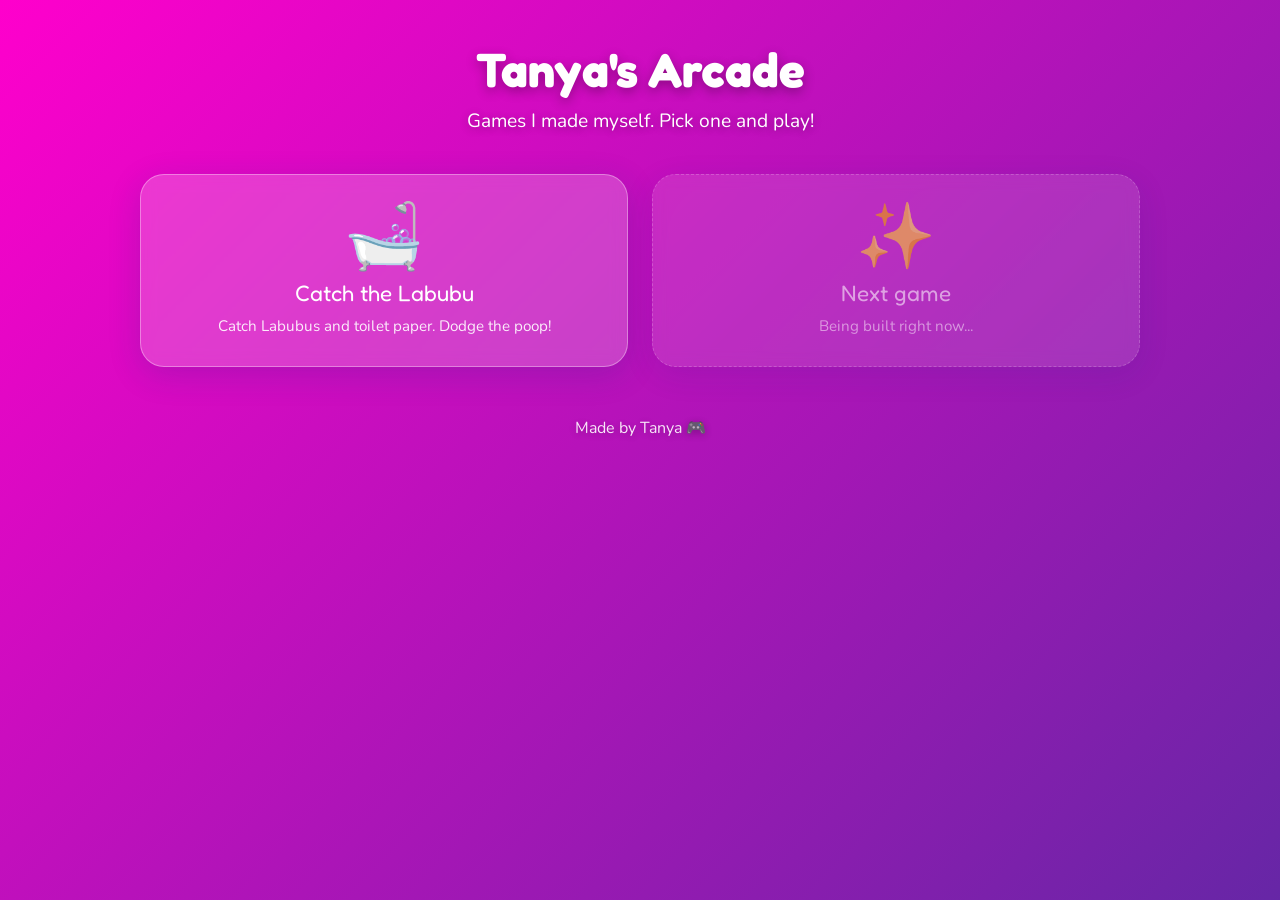
==== index.html @ ae8f84ed "Add arcade homepage and Catch the Labubu First version of Tanya's Arcade. The homepage lists every g" ====
<!DOCTYPE html>
<html lang="en">
<head>
    <meta charset="UTF-8">
    <meta name="viewport" content="width=device-width, initial-scale=1.0">
    <title>Tanya's Arcade</title>
    <link rel="stylesheet" href="style.css">
    <link href="https://fonts.googleapis.com/css2?family=Fredoka+One&family=Nunito:wght@700&display=swap" rel="stylesheet">
</head>
<body>

    <header>
        <h1>Tanya's Arcade</h1>
        <p class="tagline">Games I made myself. Pick one and play!</p>
    </header>

    <main class="game-grid">

        <!-- ============================================================
             TO ADD A NEW GAME: copy one whole <a> block below, paste it
             underneath, then change three things:
               1. the href, to your new game's folder
               2. the emoji
               3. the title and the description
             ============================================================ -->

        <a class="game-card" href="games/LabubuCatch/">
            <span class="game-emoji">🛁</span>
            <span class="game-title">Catch the Labubu</span>
            <span class="game-blurb">Catch Labubus and toilet paper. Dodge the poop!</span>
        </a>

        <div class="game-card coming-soon">
            <span class="game-emoji">✨</span>
            <span class="game-title">Next game</span>
            <span class="game-blurb">Being built right now...</span>
        </div>

    </main>

    <footer>
        <p>Made by Tanya 🎮</p>
    </footer>

</body>
</html>
---- style.css ----
/* Tanya's Arcade homepage.
   The colors and fonts here match Catch the Labubu on purpose, so the
   whole site feels like one place instead of separate pages. */

* {
    box-sizing: border-box;
    margin: 0;
    padding: 0;
}

body {
    font-family: 'Nunito', sans-serif;
    /* Same rainbow as the game. It is bigger than the screen (400%) and
       slides around, which is what makes the colors look like they move. */
    background: linear-gradient(135deg, #ff00cc, #333399, #00d2ff, #f953c6);
    background-size: 400% 400%;
    animation: rainbowBg 8s ease infinite;
    min-height: 100vh;
    padding: 40px 20px;
    display: flex;
    flex-direction: column;
    align-items: center;
}

@keyframes rainbowBg {
    0%   { background-position: 0% 50%; }
    50%  { background-position: 100% 50%; }
    100% { background-position: 0% 50%; }
}

header {
    text-align: center;
    margin-bottom: 40px;
    color: white;
}

h1 {
    font-family: 'Fredoka One', cursive;
    font-size: 3rem;
    /* The shadow keeps white text readable no matter which rainbow color
       is behind it at the moment. */
    text-shadow: 0 4px 12px rgba(0, 0, 0, 0.3);
}

.tagline {
    font-size: 1.2rem;
    margin-top: 10px;
    text-shadow: 0 2px 8px rgba(0, 0, 0, 0.3);
}

/* The grid figures out how many cards fit per row by itself. On a phone
   that is one, on a laptop it is three or four. No extra code needed. */
.game-grid {
    display: grid;
    grid-template-columns: repeat(auto-fit, minmax(240px, 1fr));
    gap: 24px;
    width: 100%;
    max-width: 1000px;
}

.game-card {
    /* The frosted glass look: a see-through white layer, plus a blur of
       whatever is behind it. */
    background: rgba(255, 255, 255, 0.2);
    backdrop-filter: blur(8px);
    -webkit-backdrop-filter: blur(8px);
    border: 1px solid rgba(255, 255, 255, 0.35);
    box-shadow: 0 8px 32px rgba(31, 38, 135, 0.2);
    border-radius: 24px;
    padding: 30px 24px;

    display: flex;
    flex-direction: column;
    align-items: center;
    text-align: center;
    gap: 10px;

    color: white;
    text-decoration: none;
    transition: transform 0.2s ease, box-shadow 0.2s ease;
}

.game-card:hover {
    /* Lifts the card slightly so it feels clickable. */
    transform: translateY(-6px);
    box-shadow: 0 14px 40px rgba(31, 38, 135, 0.35);
}

.game-emoji {
    font-size: 4rem;
    line-height: 1;
}

.game-title {
    font-family: 'Fredoka One', cursive;
    font-size: 1.4rem;
}

.game-blurb {
    font-size: 0.95rem;
    opacity: 0.9;
}

/* A placeholder card for a game that does not exist yet. It is a <div>
   instead of an <a>, so there is nothing to click. */
.coming-soon {
    opacity: 0.6;
    border-style: dashed;
}

.coming-soon:hover {
    transform: none;
}

footer {
    margin-top: 50px;
    color: white;
    opacity: 0.9;
    text-shadow: 0 2px 8px rgba(0, 0, 0, 0.3);
}
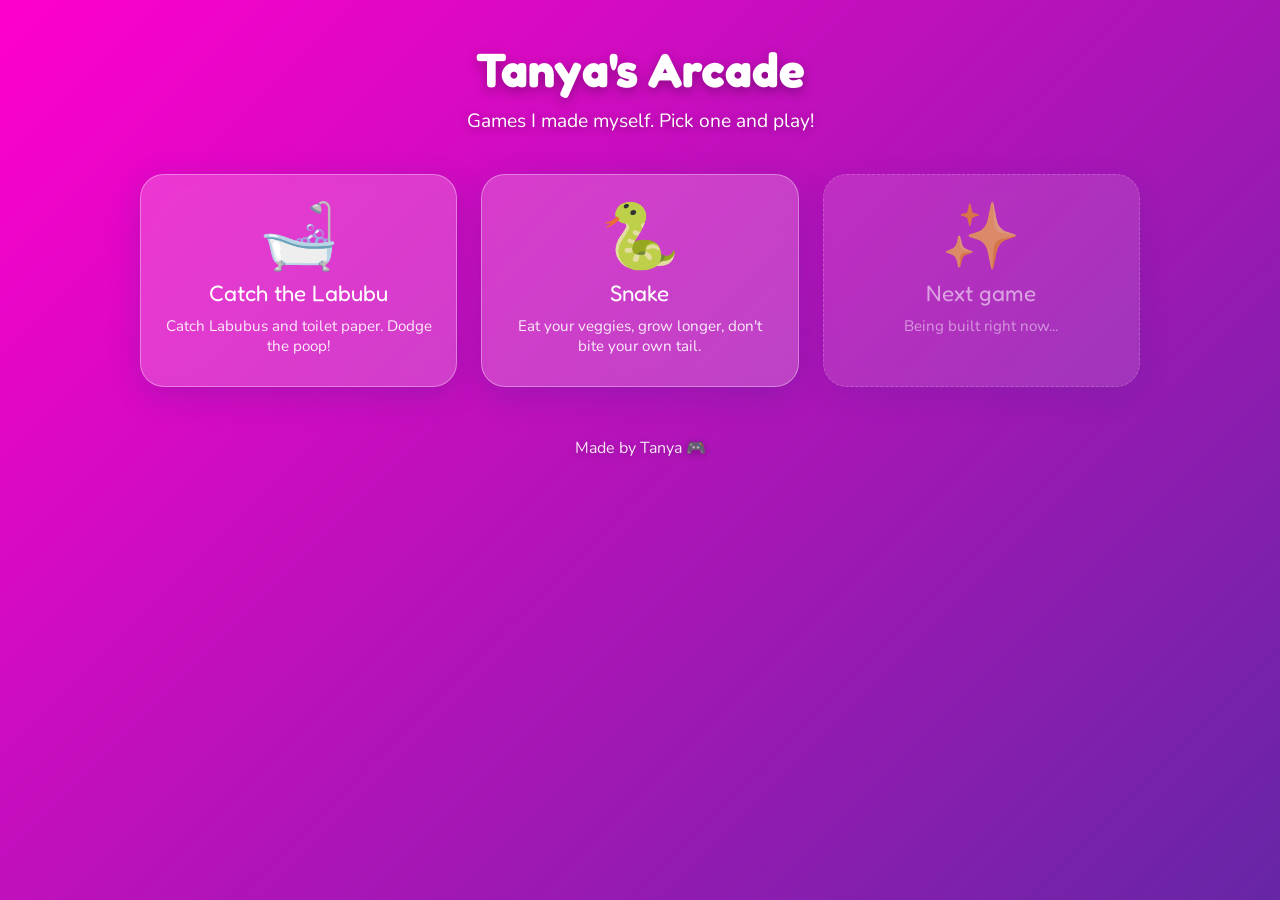
==== commit 8a53651a: "Add Snake, with a cute snake and three speed settings Snake lives at games/Snake/. The head is drawn" ====
--- a/index.html
+++ b/index.html
@@ -30,6 +30,12 @@
             <span class="game-blurb">Catch Labubus and toilet paper. Dodge the poop!</span>
         </a>
 
+        <a class="game-card" href="games/Snake/">
+            <span class="game-emoji">🐍</span>
+            <span class="game-title">Snake</span>
+            <span class="game-blurb">Eat your veggies, grow longer, don't bite your own tail.</span>
+        </a>
+
         <div class="game-card coming-soon">
             <span class="game-emoji">✨</span>
             <span class="game-title">Next game</span>
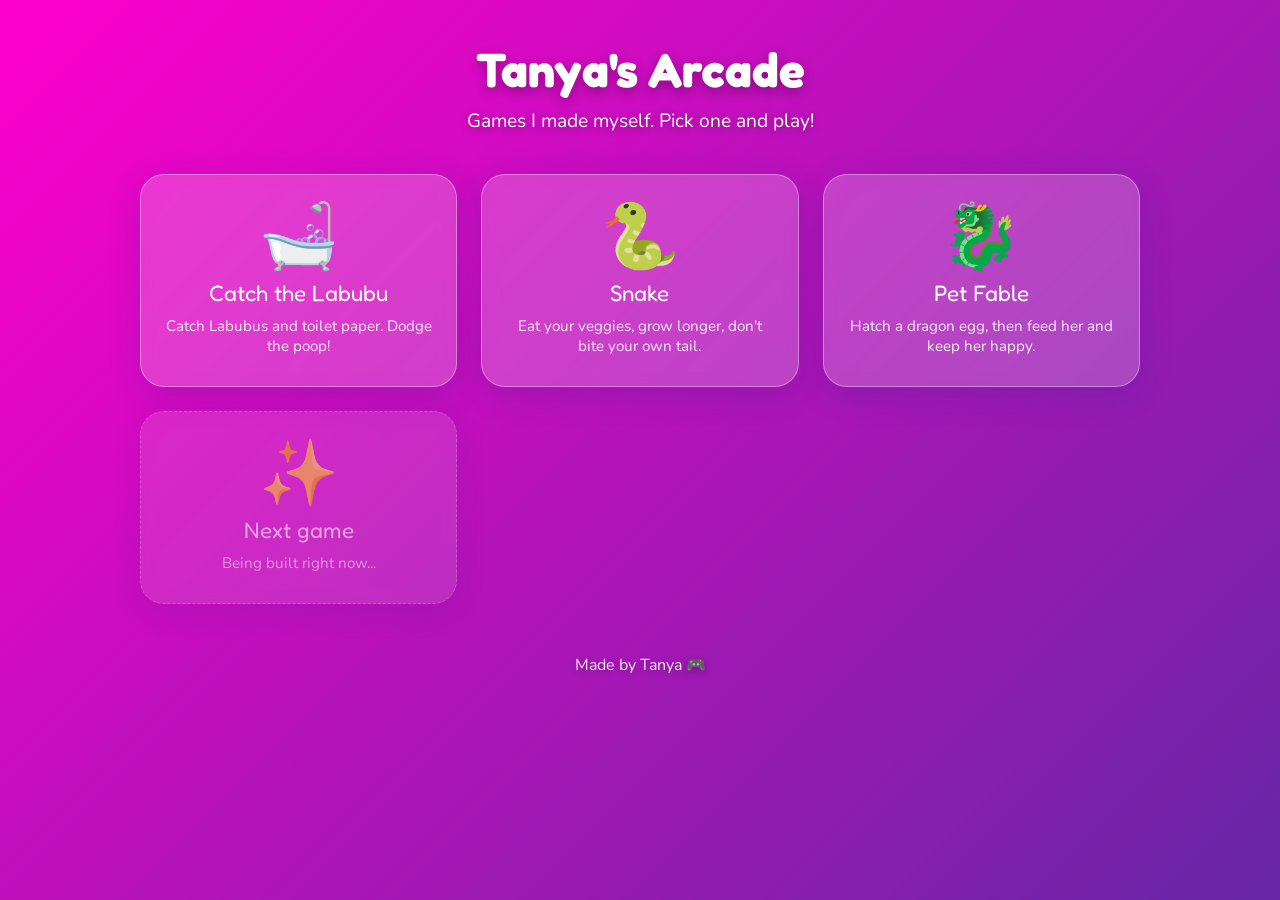
==== commit d03352bf: "Add Pet Fable, Tanya's dragon game Hatch an egg into Lydia the purple dragon, name her, then keep he" ====
--- a/index.html
+++ b/index.html
@@ -36,6 +36,12 @@
             <span class="game-blurb">Eat your veggies, grow longer, don't bite your own tail.</span>
         </a>
 
+        <a class="game-card" href="games/PetFable/">
+            <span class="game-emoji">🐉</span>
+            <span class="game-title">Pet Fable</span>
+            <span class="game-blurb">Hatch a dragon egg, then feed her and keep her happy.</span>
+        </a>
+
         <div class="game-card coming-soon">
             <span class="game-emoji">✨</span>
             <span class="game-title">Next game</span>
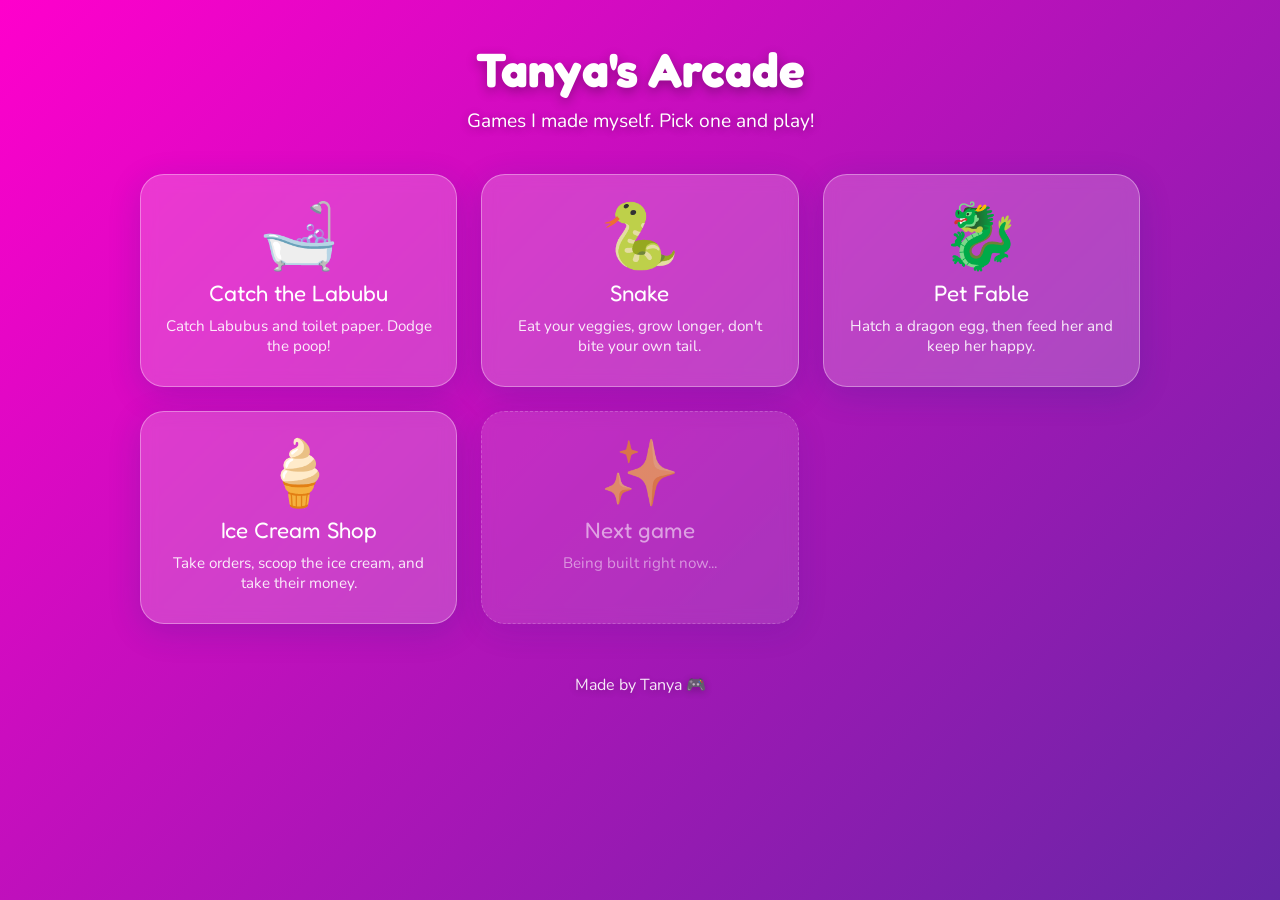
==== commit f486d6a0: "Add Ice Cream Shop Named customers walk in and order out loud, then you pick the cone, stack the sco" ====
--- a/index.html
+++ b/index.html
@@ -42,6 +42,12 @@
             <span class="game-blurb">Hatch a dragon egg, then feed her and keep her happy.</span>
         </a>
 
+        <a class="game-card" href="games/IceCreamShop/">
+            <span class="game-emoji">🍦</span>
+            <span class="game-title">Ice Cream Shop</span>
+            <span class="game-blurb">Take orders, scoop the ice cream, and take their money.</span>
+        </a>
+
         <div class="game-card coming-soon">
             <span class="game-emoji">✨</span>
             <span class="game-title">Next game</span>
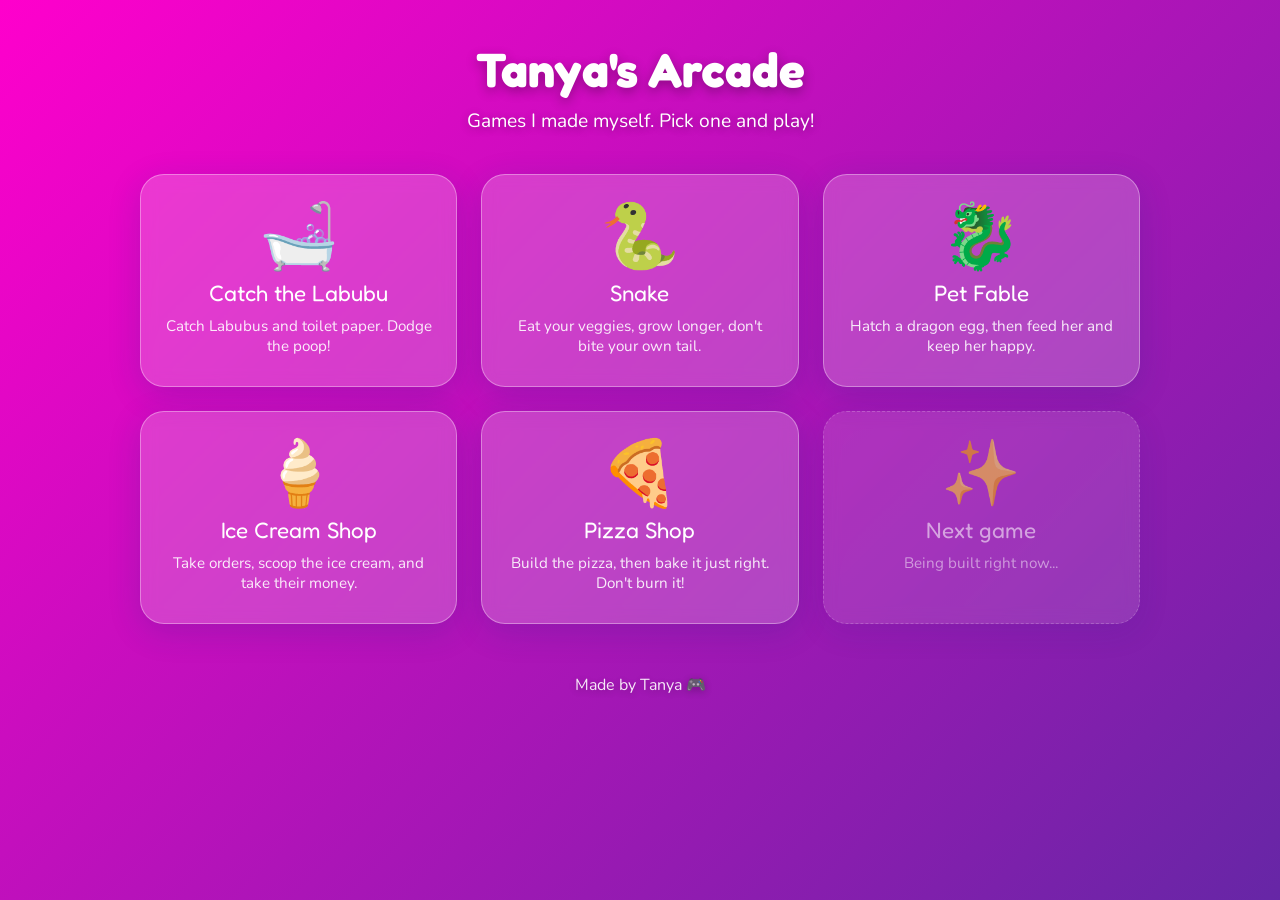
==== commit 679859dd: "Add Pizza Shop Take the order, pick the size, scatter the toppings, then bake it. The oven is the ga" ====
--- a/index.html
+++ b/index.html
@@ -48,6 +48,12 @@
             <span class="game-blurb">Take orders, scoop the ice cream, and take their money.</span>
         </a>
 
+        <a class="game-card" href="games/PizzaShop/">
+            <span class="game-emoji">🍕</span>
+            <span class="game-title">Pizza Shop</span>
+            <span class="game-blurb">Build the pizza, then bake it just right. Don't burn it!</span>
+        </a>
+
         <div class="game-card coming-soon">
             <span class="game-emoji">✨</span>
             <span class="game-title">Next game</span>
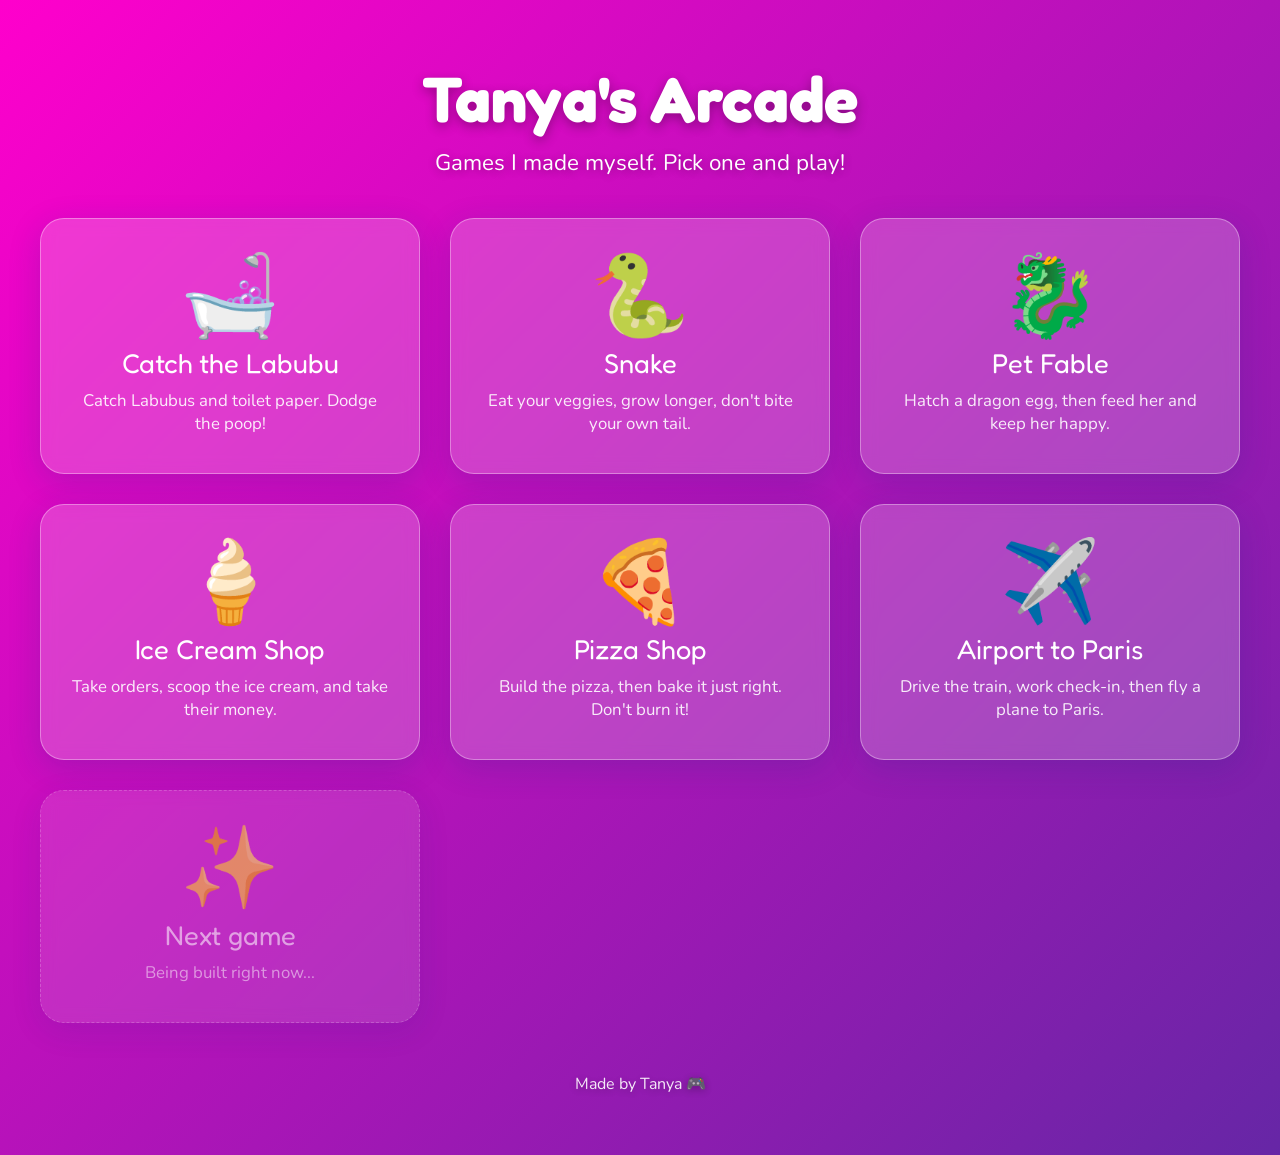
==== commit e5fa7a93: "Add the airport game to the homepage It has been live for a while with no card linking to it, so the" ====
--- a/index.html
+++ b/index.html
@@ -54,6 +54,12 @@
             <span class="game-blurb">Build the pizza, then bake it just right. Don't burn it!</span>
         </a>
 
+        <a class="game-card" href="games/AirportParis/">
+            <span class="game-emoji">✈️</span>
+            <span class="game-title">Airport to Paris</span>
+            <span class="game-blurb">Drive the train, work check-in, then fly a plane to Paris.</span>
+        </a>
+
         <div class="game-card coming-soon">
             <span class="game-emoji">✨</span>
             <span class="game-title">Next game</span>
--- a/style.css
+++ b/style.css
@@ -118,3 +118,29 @@
     opacity: 0.9;
     text-shadow: 0 2px 8px rgba(0, 0, 0, 0.3);
 }
+
+/* ============================================================
+   WIDE SCREENS
+
+   The page asks how wide the window is, not what device it is. A tablet,
+   a phone turned sideways and a small window all get the right layout
+   without having to guess what they are.
+   ============================================================ */
+
+@media (min-width: 1000px) {
+    body { padding: 60px 40px; }
+
+    h1 { font-size: 4rem; }
+    .tagline { font-size: 1.4rem; }
+
+    .game-grid {
+        max-width: 1240px;
+        grid-template-columns: repeat(auto-fit, minmax(280px, 1fr));
+        gap: 30px;
+    }
+
+    .game-card { padding: 38px 28px; }
+    .game-emoji { font-size: 5rem; }
+    .game-title { font-size: 1.7rem; }
+    .game-blurb { font-size: 1.05rem; }
+}
